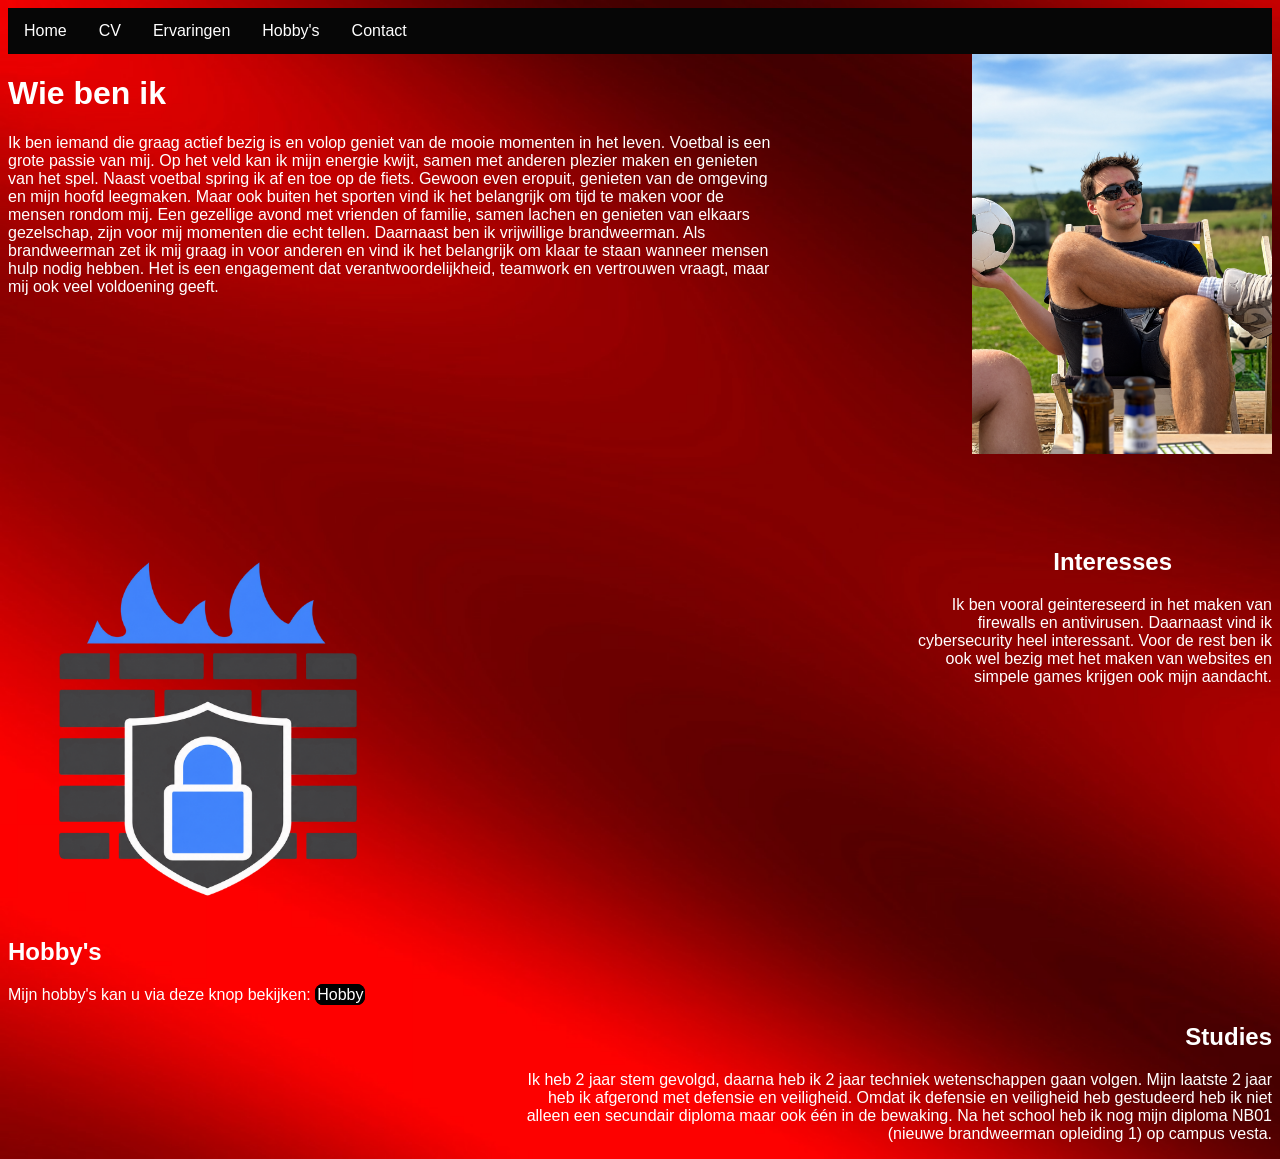
==== svd/index.html @ 2f842d5c "Project1" ====
<!DOCTYPE html>
<html lang="en">
<head>
    <meta charset="UTF-8">
    <meta name="viewport" content="width=device-width, initial-scale=1.0">
    <title>Project1</title>
    <link rel="stylesheet" type="text/CSS" href="/css/index.css">
<link rel="icon" href="/img/favicon.ico" type="image/x-icon">

</head>
<body>
    
    <ul>
        <li><a href="index.html">Home</a></li>
        <li><a href="cv.html">CV</a></li>
        <li><a href="ervaring.html">Ervaringen</a></li>
        <li><a href="hobby.html">Hobby's</a> </li>
        <li><a href="contact.html">Contact</a> </li>
    </ul>
<img class="fotoik" src="/img/ik.jpeg" alt="ik" title="ik">
    <h1>Wie ben ik</h1>
    
    <div>
            
    <p class="eerstep" >Ik ben iemand die graag actief bezig is en volop geniet van de mooie momenten in het leven. Voetbal is een grote passie van mij. Op het veld kan ik mijn energie kwijt, samen met anderen plezier maken en genieten van het spel.
    Naast voetbal spring ik af en toe op de fiets. Gewoon even eropuit, genieten van de omgeving en mijn hoofd leegmaken. Maar ook buiten het sporten vind ik het belangrijk om tijd te maken voor de mensen rondom mij. Een gezellige avond met vrienden of familie, samen lachen en genieten van elkaars gezelschap, zijn voor mij momenten die echt tellen.
    Daarnaast ben ik vrijwillige brandweerman. Als brandweerman zet ik mij graag in voor anderen en vind ik het belangrijk om klaar te staan wanneer mensen hulp nodig hebben. Het is een engagement dat verantwoordelijkheid, teamwork en vertrouwen vraagt, maar mij ook veel voldoening geeft.
    </p>
    
    </div>
    <br><br><br><br><br><br><br><br><br><br><br><br>
    
<img class="fotofw" src="/img/firewall.jpeg" alt="firewall" title="firewall">
   
<h2 class="interesses" >Interesses</h2>

    
    <p class="tweedep" >
        Ik ben vooral geintereseerd in het maken van firewalls en antivirusen. Daarnaast vind ik cybersecurity heel interessant.
        Voor de rest ben ik ook wel bezig met het maken van websites en simpele games krijgen ook mijn aandacht.
    </p>
  

<br><br><br><br><br><br><br><br><br><br><br><br>

<h2 class="hobby" >Hobby's</h2>

<p class="derdep" >
    Mijn hobby's kan u via deze knop bekijken: <a class="knoph" href="hobby.html">Hobby</a>
</p>

<h2 class="studie">Studies</h2>

<p class="vierdep" >Ik heb 2 jaar stem gevolgd, daarna heb ik 2 jaar techniek wetenschappen gaan volgen. Mijn laatste 2 jaar heb ik afgerond met defensie en veiligheid.
    Omdat ik defensie en veiligheid heb gestudeerd heb ik niet alleen een secundair diploma maar ook één in de bewaking.
    Na het school heb ik nog mijn diploma NB01 (nieuwe brandweerman opleiding 1) op campus vesta.
</p>

    
</body>
</html>
---- css/index.css ----
body{
    font-family: 'Segoe UI', Tahoma, Geneva, Verdana, sans-serif;
    background:scroll;
    background-image: url(/img/achtergrond.jpg);
    background-size: cover;
    background-repeat: no-repeat;
    background-attachment: scroll;

}

ul{
    list-style-type: none;
    margin: 0;
    padding: 0;
    overflow: hidden;
    background-color: rgb(6, 6, 6);

}

li{
    float: left;
}

li a{
    display: block;
    color: white;
    padding: 14px 16px;
    text-decoration: none;
}

li a:hover{
    background-color: darkred;
}

div{
 
    
}

.fotoik{
    height: 400px;
    float: right;
}
h1{
    color: white;
}

.eerstep{
    text-align: left;
    padding-right: 500px;
    color: white;
    
}

.interesses{
    text-align: right;
    padding-right: 100px;
    color: white;
}

.tweedep{
    text-align: right;
    padding-left: 900px;
    color: white;
}

.fotofw{
    height: 400px;
    float: left;
}

.hobby{
    color: white;
}

.derdep{
    color: white;
}

.knoph{
    border: 2px solid black;
    background-color: black;
    border-radius: 8px;
    text-decoration: none;
    color: white
}

.studie{
    text-align: right;
    color: white;

}

.vierdep{
    color: white;
    text-align: right;
    padding-left: 500px;
}
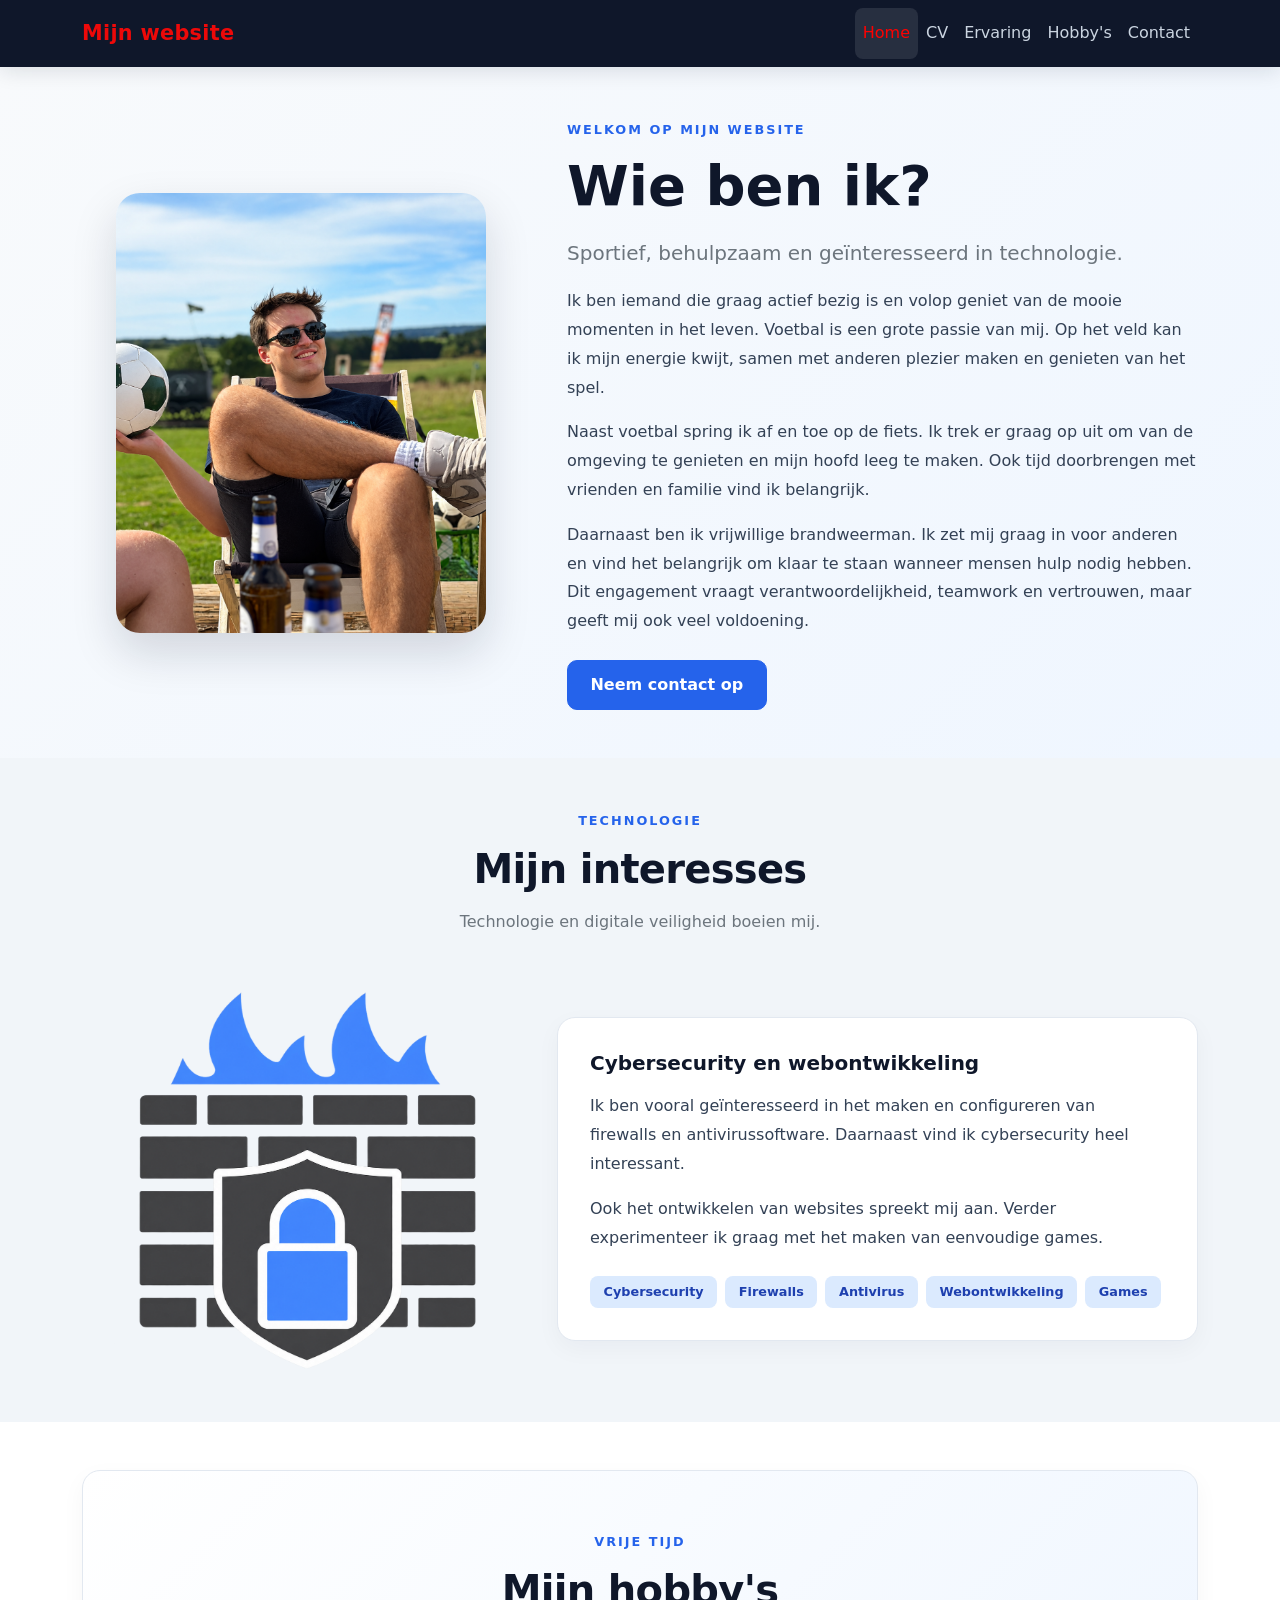
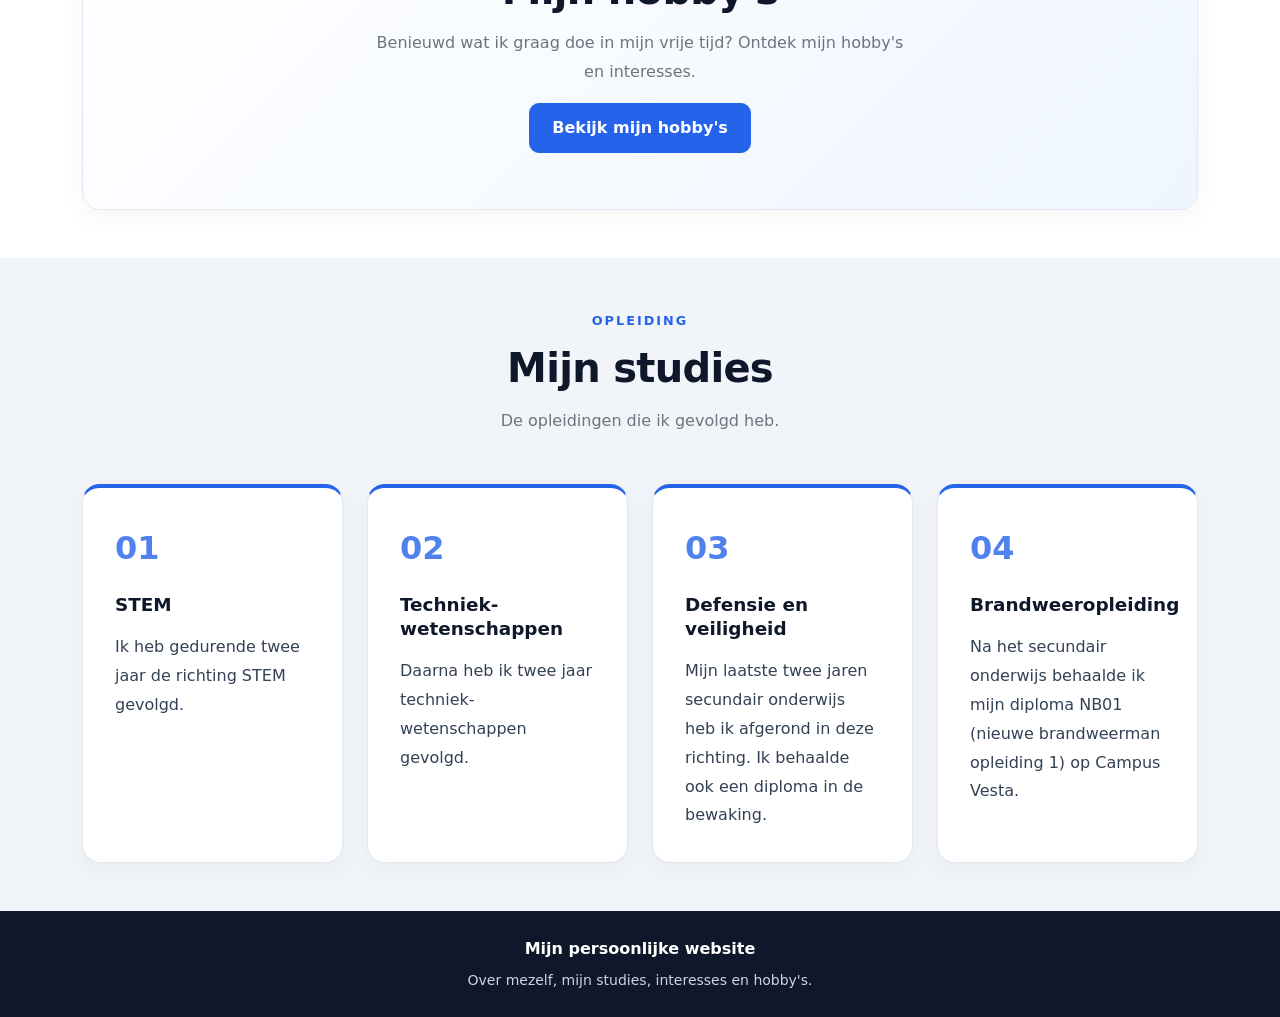
==== commit 2345191e: "Project 2" ====
--- a/svd/index.html
+++ b/svd/index.html
@@ -1,61 +1,292 @@
 <!DOCTYPE html>
-<html lang="en">
+<html lang="nl">
 <head>
     <meta charset="UTF-8">
-    <meta name="viewport" content="width=device-width, initial-scale=1.0">
-    <title>Project1</title>
-    <link rel="stylesheet" type="text/CSS" href="/css/index.css">
-<link rel="icon" href="/img/favicon.ico" type="image/x-icon">
-
+    <meta name="viewport" content="width=device-width, initial-scale=1">
+
+    <title>Home | Mijn persoonlijke website</title>
+    <meta name="description"
+          content="Leer mij kennen, ontdek mijn interesses, hobby's en studies.">
+
+    <link rel="icon" href="/img/favicon.ico" type="image/x-icon">
+
+    <!-- Bootstrap CSS -->
+    <link
+        href="https://cdn.jsdelivr.net/npm/bootstrap@5.3.8/dist/css/bootstrap.min.css"
+        rel="stylesheet"
+    >
+
+    <!-- Eigen CSS -->
+    <link rel="stylesheet" href="/css/index.css">
 </head>
+
 <body>
-    
-    <ul>
-        <li><a href="index.html">Home</a></li>
-        <li><a href="cv.html">CV</a></li>
-        <li><a href="ervaring.html">Ervaringen</a></li>
-        <li><a href="hobby.html">Hobby's</a> </li>
-        <li><a href="contact.html">Contact</a> </li>
-    </ul>
-<img class="fotoik" src="/img/ik.jpeg" alt="ik" title="ik">
-    <h1>Wie ben ik</h1>
-    
-    <div>
-            
-    <p class="eerstep" >Ik ben iemand die graag actief bezig is en volop geniet van de mooie momenten in het leven. Voetbal is een grote passie van mij. Op het veld kan ik mijn energie kwijt, samen met anderen plezier maken en genieten van het spel.
-    Naast voetbal spring ik af en toe op de fiets. Gewoon even eropuit, genieten van de omgeving en mijn hoofd leegmaken. Maar ook buiten het sporten vind ik het belangrijk om tijd te maken voor de mensen rondom mij. Een gezellige avond met vrienden of familie, samen lachen en genieten van elkaars gezelschap, zijn voor mij momenten die echt tellen.
-    Daarnaast ben ik vrijwillige brandweerman. Als brandweerman zet ik mij graag in voor anderen en vind ik het belangrijk om klaar te staan wanneer mensen hulp nodig hebben. Het is een engagement dat verantwoordelijkheid, teamwork en vertrouwen vraagt, maar mij ook veel voldoening geeft.
-    </p>
-    
-    </div>
-    <br><br><br><br><br><br><br><br><br><br><br><br>
-    
-<img class="fotofw" src="/img/firewall.jpeg" alt="firewall" title="firewall">
-   
-<h2 class="interesses" >Interesses</h2>
-
-    
-    <p class="tweedep" >
-        Ik ben vooral geintereseerd in het maken van firewalls en antivirusen. Daarnaast vind ik cybersecurity heel interessant.
-        Voor de rest ben ik ook wel bezig met het maken van websites en simpele games krijgen ook mijn aandacht.
-    </p>
-  
-
-<br><br><br><br><br><br><br><br><br><br><br><br>
-
-<h2 class="hobby" >Hobby's</h2>
-
-<p class="derdep" >
-    Mijn hobby's kan u via deze knop bekijken: <a class="knoph" href="hobby.html">Hobby</a>
-</p>
-
-<h2 class="studie">Studies</h2>
-
-<p class="vierdep" >Ik heb 2 jaar stem gevolgd, daarna heb ik 2 jaar techniek wetenschappen gaan volgen. Mijn laatste 2 jaar heb ik afgerond met defensie en veiligheid.
-    Omdat ik defensie en veiligheid heb gestudeerd heb ik niet alleen een secundair diploma maar ook één in de bewaking.
-    Na het school heb ik nog mijn diploma NB01 (nieuwe brandweerman opleiding 1) op campus vesta.
-</p>
-
-    
+
+    <!-- Navigatie -->
+    <nav class="navbar navbar-expand-lg navbar-dark site-navbar sticky-top">
+        <div class="container">
+
+            <a class="navbar-brand fw-bold" href="index.html">
+                Mijn website
+            </a>
+
+            <button
+                class="navbar-toggler"
+                type="button"
+                data-bs-toggle="collapse"
+                data-bs-target="#mainNavbar"
+                aria-controls="mainNavbar"
+                aria-expanded="false"
+                aria-label="Navigatie openen"
+            >
+                <span class="navbar-toggler-icon"></span>
+            </button>
+
+            <div class="collapse navbar-collapse" id="mainNavbar">
+                <ul class="navbar-nav ms-auto">
+                    <li class="nav-item">
+                        <a class="nav-link active"
+                           aria-current="page"
+                           href="index.html">Home</a>
+                    </li>
+
+                    <li class="nav-item">
+                        <a class="nav-link" href="cv.html">CV</a>
+                    </li>
+
+                    <li class="nav-item">
+                        <a class="nav-link" href="ervaring.html">Ervaring</a>
+                    </li>
+
+                    <li class="nav-item">
+                        <a class="nav-link" href="hobby.html">Hobby's</a>
+                    </li>
+
+                    <li class="nav-item">
+                        <a class="nav-link" href="contact.html">Contact</a>
+                    </li>
+                </ul>
+            </div>
+
+        </div>
+    </nav>
+
+    <main>
+
+        <!-- Introductie -->
+        <section class="hero-section py-5">
+            <div class="container">
+                <div class="row align-items-center g-5">
+
+                    <div class="col-lg-5 text-center">
+                        <img
+                            src="/img/ik.jpeg"
+                            class="profile-image img-fluid"
+                            alt="Foto van mezelf"
+                        >
+                    </div>
+
+                    <div class="col-lg-7">
+                        <span class="section-label">Welkom op mijn website</span>
+
+                        <h1 class="display-4 fw-bold mt-2">
+                            Wie ben ik?
+                        </h1>
+
+                        <p class="lead text-secondary mt-3">
+                            Sportief, behulpzaam en geïnteresseerd in
+                            technologie.
+                        </p>
+
+                        <p>
+                            Ik ben iemand die graag actief bezig is en volop
+                            geniet van de mooie momenten in het leven.
+                            Voetbal is een grote passie van mij. Op het veld
+                            kan ik mijn energie kwijt, samen met anderen
+                            plezier maken en genieten van het spel.
+                        </p>
+
+                        <p>
+                            Naast voetbal spring ik af en toe op de fiets.
+                            Ik trek er graag op uit om van de omgeving te
+                            genieten en mijn hoofd leeg te maken. Ook tijd
+                            doorbrengen met vrienden en familie vind ik
+                            belangrijk.
+                        </p>
+
+                        <p>
+                            Daarnaast ben ik vrijwillige brandweerman.
+                            Ik zet mij graag in voor anderen en vind het
+                            belangrijk om klaar te staan wanneer mensen hulp
+                            nodig hebben. Dit engagement vraagt
+                            verantwoordelijkheid, teamwork en vertrouwen,
+                            maar geeft mij ook veel voldoening.
+                        </p>
+
+                        <a href="contact.html" class="btn btn-primary mt-2">
+                            Neem contact op
+                        </a>
+                    </div>
+
+                </div>
+            </div>
+        </section>
+
+        <!-- Interesses -->
+        <section class="content-section py-5" id="interesses">
+            <div class="container">
+
+                <div class="text-center mb-5">
+                    <span class="section-label">Technologie</span>
+                    <h2 class="section-title">Mijn interesses</h2>
+                    <p class="text-secondary">
+                        Technologie en digitale veiligheid boeien mij.
+                    </p>
+                </div>
+
+                <div class="row align-items-center g-4">
+
+                    <div class="col-lg-5">
+                        <img
+                            src="/img/firewall.jpeg"
+                            class="img-fluid interest-image"
+                            alt="Afbeelding over firewalls en digitale beveiliging"
+                            loading="lazy"
+                        >
+                    </div>
+
+                    <div class="col-lg-7">
+                        <div class="content-card h-100">
+                            <h3>Cybersecurity en webontwikkeling</h3>
+
+                            <p>
+                                Ik ben vooral geïnteresseerd in het maken en
+                                configureren van firewalls en antivirussoftware.
+                                Daarnaast vind ik cybersecurity heel interessant.
+                            </p>
+
+                            <p>
+                                Ook het ontwikkelen van websites spreekt mij
+                                aan. Verder experimenteer ik graag met het
+                                maken van eenvoudige games.
+                            </p>
+
+                            <div class="d-flex flex-wrap gap-2 mt-4">
+                                <span class="badge skill-badge">Cybersecurity</span>
+                                <span class="badge skill-badge">Firewalls</span>
+                                <span class="badge skill-badge">Antivirus</span>
+                                <span class="badge skill-badge">Webontwikkeling</span>
+                                <span class="badge skill-badge">Games</span>
+                            </div>
+                        </div>
+                    </div>
+
+                </div>
+            </div>
+        </section>
+
+        <!-- Hobby's -->
+        <section class="py-5">
+            <div class="container">
+
+                <div class="content-card hobby-card text-center">
+                    <span class="section-label">Vrije tijd</span>
+
+                    <h2 class="section-title mt-2">Mijn hobby's</h2>
+
+                    <p class="text-secondary mx-auto hobby-text">
+                        Benieuwd wat ik graag doe in mijn vrije tijd?
+                        Ontdek mijn hobby's en interesses.
+                    </p>
+
+                    <a href="hobby.html" class="btn btn-primary">
+                        Bekijk mijn hobby's
+                    </a>
+                </div>
+
+            </div>
+        </section>
+
+        <!-- Studies -->
+        <section class="content-section py-5" id="studies">
+            <div class="container">
+
+                <div class="text-center mb-5">
+                    <span class="section-label">Opleiding</span>
+                    <h2 class="section-title">Mijn studies</h2>
+                    <p class="text-secondary">
+                        De opleidingen die ik gevolgd heb.
+                    </p>
+                </div>
+
+                <div class="row g-4">
+
+                    <div class="col-md-6 col-lg-3">
+                        <div class="content-card study-card h-100">
+                            <div class="study-number">01</div>
+                            <h3>STEM</h3>
+                            <p>
+                                Ik heb gedurende twee jaar de richting STEM
+                                gevolgd.
+                            </p>
+                        </div>
+                    </div>
+
+                    <div class="col-md-6 col-lg-3">
+                        <div class="content-card study-card h-100">
+                            <div class="study-number">02</div>
+                            <h3>Techniek-wetenschappen</h3>
+                            <p>
+                                Daarna heb ik twee jaar techniek-wetenschappen
+                                gevolgd.
+                            </p>
+                        </div>
+                    </div>
+
+                    <div class="col-md-6 col-lg-3">
+                        <div class="content-card study-card h-100">
+                            <div class="study-number">03</div>
+                            <h3>Defensie en veiligheid</h3>
+                            <p>
+                                Mijn laatste twee jaren secundair onderwijs
+                                heb ik afgerond in deze richting. Ik behaalde
+                                ook een diploma in de bewaking.
+                            </p>
+                        </div>
+                    </div>
+
+                    <div class="col-md-6 col-lg-3">
+                        <div class="content-card study-card h-100">
+                            <div class="study-number">04</div>
+                            <h3>Brandweeropleiding</h3>
+                            <p>
+                                Na het secundair onderwijs behaalde ik mijn
+                                diploma NB01 (nieuwe brandweerman opleiding 1)
+                                op Campus Vesta.
+                            </p>
+                        </div>
+                    </div>
+
+                </div>
+            </div>
+        </section>
+
+    </main>
+
+    <!-- Footer -->
+    <footer class="site-footer py-4">
+        <div class="container text-center">
+            <p class="mb-1 fw-semibold">Mijn persoonlijke website</p>
+            <p class="mb-0 small">
+                Over mezelf, mijn studies, interesses en hobby's.
+            </p>
+        </div>
+    </footer>
+
+    <!-- Bootstrap JavaScript voor het mobiele menu -->
+    <script
+        src="https://cdn.jsdelivr.net/npm/bootstrap@5.3.8/dist/js/bootstrap.bundle.min.js">
+    </script>
+
 </body>
-</html>+</html>
--- a/css/index.css
+++ b/css/index.css
@@ -1,98 +1,260 @@
-body{
-    font-family: 'Segoe UI', Tahoma, Geneva, Verdana, sans-serif;
-    background:scroll;
-    background-image: url(/img/achtergrond.jpg);
-    background-size: cover;
-    background-repeat: no-repeat;
-    background-attachment: scroll;
-
-}
-
-ul{
-    list-style-type: none;
+/* Algemene instellingen */
+:root {
+    --primary-color: #2563eb;
+    --primary-dark: #1d4ed8;
+    --dark-color: #0f172a;
+    --text-color: #334155;
+    --muted-color: #64748b;
+    --light-color: #f1f5f9;
+    --card-color: #ffffff;
+    --border-color: #e2e8f0;
+}
+
+html {
+    scroll-behavior: smooth;
+    scroll-padding-top: 90px;
+}
+
+body {
     margin: 0;
-    padding: 0;
-    overflow: hidden;
-    background-color: rgb(6, 6, 6);
-
-}
-
-li{
-    float: left;
-}
-
-li a{
-    display: block;
-    color: white;
-    padding: 14px 16px;
-    text-decoration: none;
-}
-
-li a:hover{
-    background-color: darkred;
-}
-
-div{
- 
-    
-}
-
-.fotoik{
-    height: 400px;
-    float: right;
-}
-h1{
-    color: white;
-}
-
-.eerstep{
-    text-align: left;
-    padding-right: 500px;
-    color: white;
-    
-}
-
-.interesses{
-    text-align: right;
-    padding-right: 100px;
-    color: white;
-}
-
-.tweedep{
-    text-align: right;
-    padding-left: 900px;
-    color: white;
-}
-
-.fotofw{
-    height: 400px;
-    float: left;
-}
-
-.hobby{
-    color: white;
-}
-
-.derdep{
-    color: white;
-}
-
-.knoph{
-    border: 2px solid black;
-    background-color: black;
+    font-family: system-ui, -apple-system, BlinkMacSystemFont,
+                 "Segoe UI", sans-serif;
+    color: var(--text-color);
+    background-color: #ffffff;
+    line-height: 1.8;
+}
+
+h1,
+h2,
+h3 {
+    color: var(--dark-color);
+    line-height: 1.3;
+}
+
+p {
+    margin-bottom: 1rem;
+}
+
+/* Navigatie */
+.site-navbar {
+    background-color: var(--dark-color);
+    box-shadow: 0 4px 20px rgb(15 23 42 / 12%);
+}
+
+.site-navbar .navbar-brand {
+    color: #ed0909;
+    font-size: 1.3rem;
+    letter-spacing: 0.3px;
+}
+
+.site-navbar .nav-link {
+    color: #cbd5e1;
+    padding: 0.7rem 1rem;
     border-radius: 8px;
-    text-decoration: none;
-    color: white
-}
-
-.studie{
-    text-align: right;
-    color: white;
-
-}
-
-.vierdep{
-    color: white;
-    text-align: right;
-    padding-left: 500px;
-}+    transition: color 0.2s ease, background-color 0.2s ease;
+}
+
+.site-navbar .nav-link:hover,
+.site-navbar .nav-link.active {
+    color: red;
+    background-color: rgb(255 255 255 / 10%);
+}
+
+/* Introductie */
+.hero-section {
+    background: linear-gradient(
+        135deg,
+        #f8fafc 0%,
+        #eff6ff 100%
+    );
+}
+
+.profile-image {
+    width: 100%;
+    max-width: 370px;
+    height: 440px;
+    object-fit: cover;
+    object-position: center;
+    border-radius: 24px;
+    box-shadow: 0 20px 45px rgb(15 23 42 / 15%);
+}
+
+.section-label {
+    display: inline-block;
+    color: var(--primary-color);
+    font-size: 0.8rem;
+    font-weight: 800;
+    letter-spacing: 2px;
+    text-transform: uppercase;
+}
+
+.hero-section .lead {
+    font-weight: 500;
+}
+
+/* Knoppen */
+.btn-primary {
+    background-color: var(--primary-color);
+    border-color: var(--primary-color);
+    border-radius: 10px;
+    padding: 0.75rem 1.4rem;
+    font-weight: 600;
+    transition: background-color 0.2s ease,
+                transform 0.2s ease,
+                box-shadow 0.2s ease;
+}
+
+.btn-primary:hover {
+    background-color: var(--primary-dark);
+    border-color: var(--primary-dark);
+    transform: translateY(-2px);
+    box-shadow: 0 6px 15px rgb(37 99 235 / 20%);
+}
+
+/* Secties */
+.content-section {
+    background-color: var(--light-color);
+}
+
+.section-title {
+    margin-top: 0.5rem;
+    margin-bottom: 0.8rem;
+    font-size: clamp(1.8rem, 4vw, 2.5rem);
+    font-weight: 750;
+    letter-spacing: -0.7px;
+}
+
+/* Kaarten */
+.content-card {
+    padding: 2rem;
+    background-color: var(--card-color);
+    border: 1px solid var(--border-color);
+    border-radius: 18px;
+    box-shadow: 0 8px 25px rgb(15 23 42 / 4%);
+    transition: transform 0.25s ease,
+                box-shadow 0.25s ease;
+}
+
+.content-card:hover {
+    transform: translateY(-4px);
+    box-shadow: 0 14px 35px rgb(15 23 42 / 9%);
+}
+
+.content-card h3 {
+    margin-bottom: 1rem;
+    font-size: 1.25rem;
+    font-weight: 700;
+}
+
+.content-card p:last-child {
+    margin-bottom: 0;
+}
+
+/* Interesses */
+.interest-image {
+    width: 100%;
+    min-height: 300px;
+    max-height: 390px;
+    object-fit: cover;
+    border-radius: 18px;
+}
+
+.skill-badge {
+    padding: 0.6rem 0.85rem;
+    background-color: #dbeafe;
+    color: #1e40af;
+    font-size: 0.8rem;
+    font-weight: 600;
+    border-radius: 8px;
+}
+
+/* Hobby's */
+.hobby-card {
+    padding: 3.5rem 2rem;
+    background: linear-gradient(135deg, #ffffff, #eff6ff);
+}
+
+.hobby-text {
+    max-width: 550px;
+}
+
+/* Studies */
+.study-card {
+    border-top: 4px solid var(--primary-color);
+}
+
+.study-number {
+    margin-bottom: 1rem;
+    color: var(--primary-color);
+    font-size: 2rem;
+    font-weight: 800;
+    opacity: 0.8;
+}
+
+.study-card h3 {
+    font-size: 1.15rem;
+}
+
+/* Footer */
+.site-footer {
+    background-color: var(--dark-color);
+    color: #cbd5e1;
+}
+
+.site-footer p:first-child {
+    color: #ffffff;
+}
+
+/* Toegankelijkheid: toetsenbordfocus */
+a:focus-visible,
+button:focus-visible {
+    outline: 3px solid #60a5fa;
+    outline-offset: 4px;
+}
+
+/* Mobiele schermen */
+@media (max-width: 767.98px) {
+    body {
+        line-height: 1.7;
+    }
+
+    .hero-section {
+        padding-top: 2rem !important;
+    }
+
+    .profile-image {
+        max-width: 280px;
+        height: 330px;
+    }
+
+    .hero-section h1 {
+        font-size: 2.4rem;
+    }
+
+    .content-card {
+        padding: 1.5rem;
+    }
+
+    .hobby-card {
+        padding: 2.5rem 1.5rem;
+    }
+
+    .interest-image {
+        min-height: 220px;
+    }
+}
+
+/* Minder animatie voor gebruikers die dat instellen */
+@media (prefers-reduced-motion: reduce) {
+    html {
+        scroll-behavior: auto;
+    }
+
+    *,
+    *::before,
+    *::after {
+        transition-duration: 0.01ms !important;
+        animation-duration: 0.01ms !important;
+        animation-iteration-count: 1 !important;
+    }
+}
